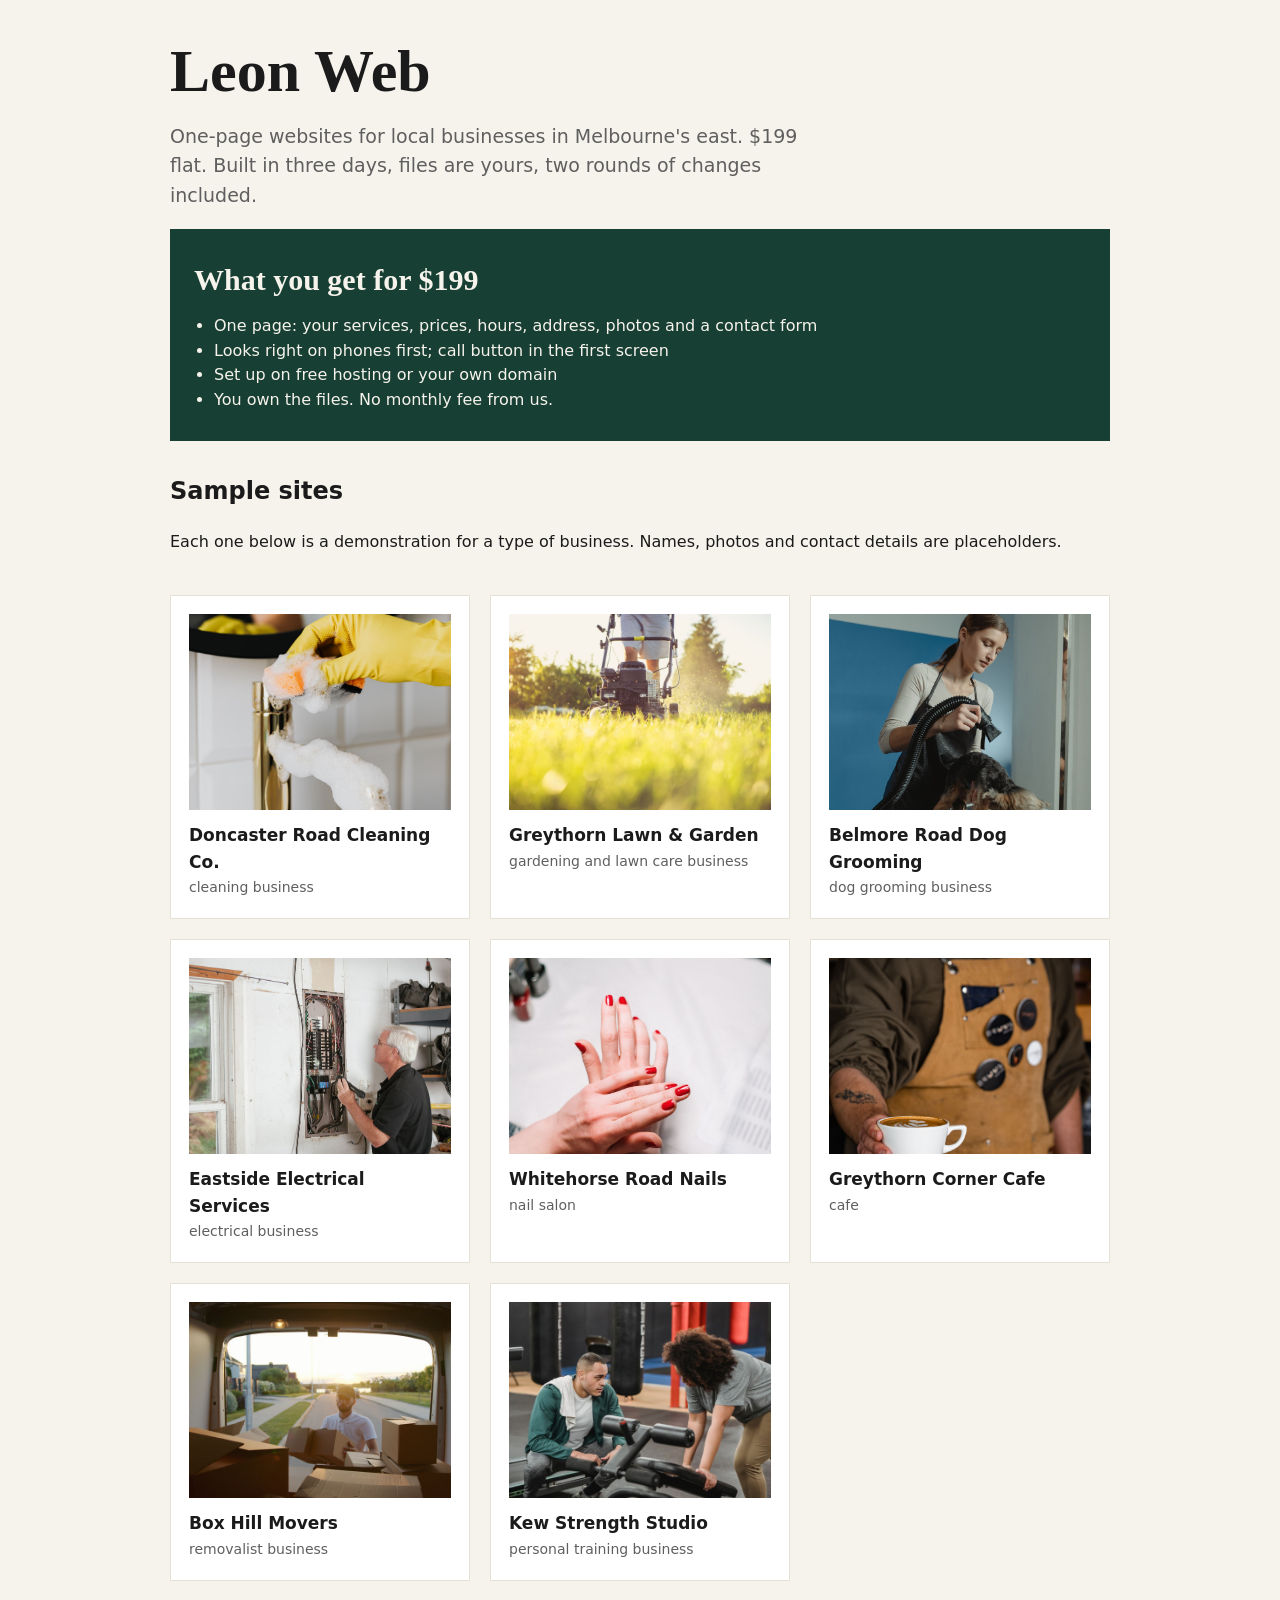
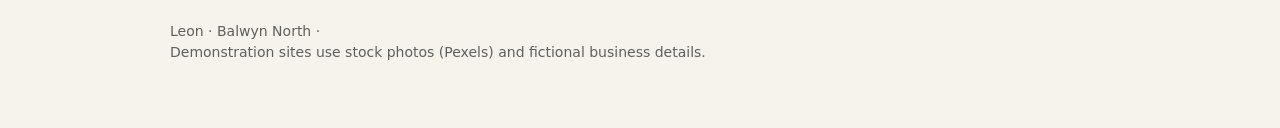
==== index.html @ eaf60b53 "portfolio 2026-10-11 19:46" ====
<!doctype html>
<html lang="en"><head><meta charset="utf-8"><meta name="viewport" content="width=device-width, initial-scale=1">
<title>Leon Web — one-page websites for local businesses</title>
<style>
:root{--ink:#1b1b1b;--muted:#5f5f5f;--bg:#f6f3ec;--accent:#173f33}
*{box-sizing:border-box}body{margin:0;font-family:Manrope,system-ui,sans-serif;color:var(--ink);background:var(--bg);line-height:1.55}
.wrap{max-width:980px;margin:0 auto;padding:40px 20px 64px}h1{font-family:Fraunces,Georgia,serif;font-size:clamp(34px,6vw,60px);line-height:1.05;margin:0 0 16px}
p.lead{font-size:19px;max-width:640px;color:var(--muted)}.grid{display:grid;grid-template-columns:repeat(auto-fill,minmax(260px,1fr));gap:20px;margin:40px 0}
a.card{display:block;background:#fff;border:1px solid #e6e1d6;padding:18px;text-decoration:none;color:inherit}a.card:hover{border-color:var(--accent)}
a.card img{width:100%;aspect-ratio:4/3;object-fit:cover;display:block;margin-bottom:12px;background:#ddd}a.card b{display:block;font-size:17px}a.card span{color:var(--muted);font-size:14px}
.offer{background:var(--accent);color:#f6f3ec;padding:28px 24px;margin:16px 0 32px}.offer h2{margin:0 0 10px;font-family:Fraunces,Georgia,serif;font-size:30px}
.offer ul{margin:0;padding-left:20px}footer{color:var(--muted);font-size:14px;margin-top:40px}a{color:var(--accent)}
</style></head><body><div class="wrap">
<h1>Leon Web</h1>
<p class="lead">One-page websites for local businesses in Melbourne's east. $199 flat. Built in three days, files are yours, two rounds of changes included.</p>
<div class="offer"><h2>What you get for $199</h2><ul><li>One page: your services, prices, hours, address, photos and a contact form</li><li>Looks right on phones first; call button in the first screen</li><li>Set up on free hosting or your own domain</li><li>You own the files. No monthly fee from us.</li></ul></div>
<h2>Sample sites</h2><p>Each one below is a demonstration for a type of business. Names, photos and contact details are placeholders.</p>
<div class="grid"><a class="card" href="demos/cleaning/"><img src="demos/cleaning/images/hero.jpg" alt="Doncaster Road Cleaning Co."><b>Doncaster Road Cleaning Co.</b><span>cleaning business</span></a>
<a class="card" href="demos/gardening/"><img src="demos/gardening/images/hero.jpg" alt="Greythorn Lawn &amp; Garden"><b>Greythorn Lawn &amp; Garden</b><span>gardening and lawn care business</span></a>
<a class="card" href="demos/dog_grooming/"><img src="demos/dog_grooming/images/hero.jpg" alt="Belmore Road Dog Grooming"><b>Belmore Road Dog Grooming</b><span>dog grooming business</span></a>
<a class="card" href="demos/electrician/"><img src="demos/electrician/images/hero.jpg" alt="Eastside Electrical Services"><b>Eastside Electrical Services</b><span>electrical business</span></a>
<a class="card" href="demos/nail_salon/"><img src="demos/nail_salon/images/hero.jpg" alt="Whitehorse Road Nails"><b>Whitehorse Road Nails</b><span>nail salon</span></a>
<a class="card" href="demos/cafe/"><img src="demos/cafe/images/hero.jpg" alt="Greythorn Corner Cafe"><b>Greythorn Corner Cafe</b><span>cafe</span></a>
<a class="card" href="demos/removalist/"><img src="demos/removalist/images/hero.jpg" alt="Box Hill Movers"><b>Box Hill Movers</b><span>removalist business</span></a>
<a class="card" href="demos/personal_trainer/"><img src="demos/personal_trainer/images/hero.jpg" alt="Kew Strength Studio"><b>Kew Strength Studio</b><span>personal training business</span></a></div>
<footer>Leon · Balwyn North · <a href="mailto:"></a><br>Demonstration sites use stock photos (Pexels) and fictional business details.</footer>
</div></body></html>
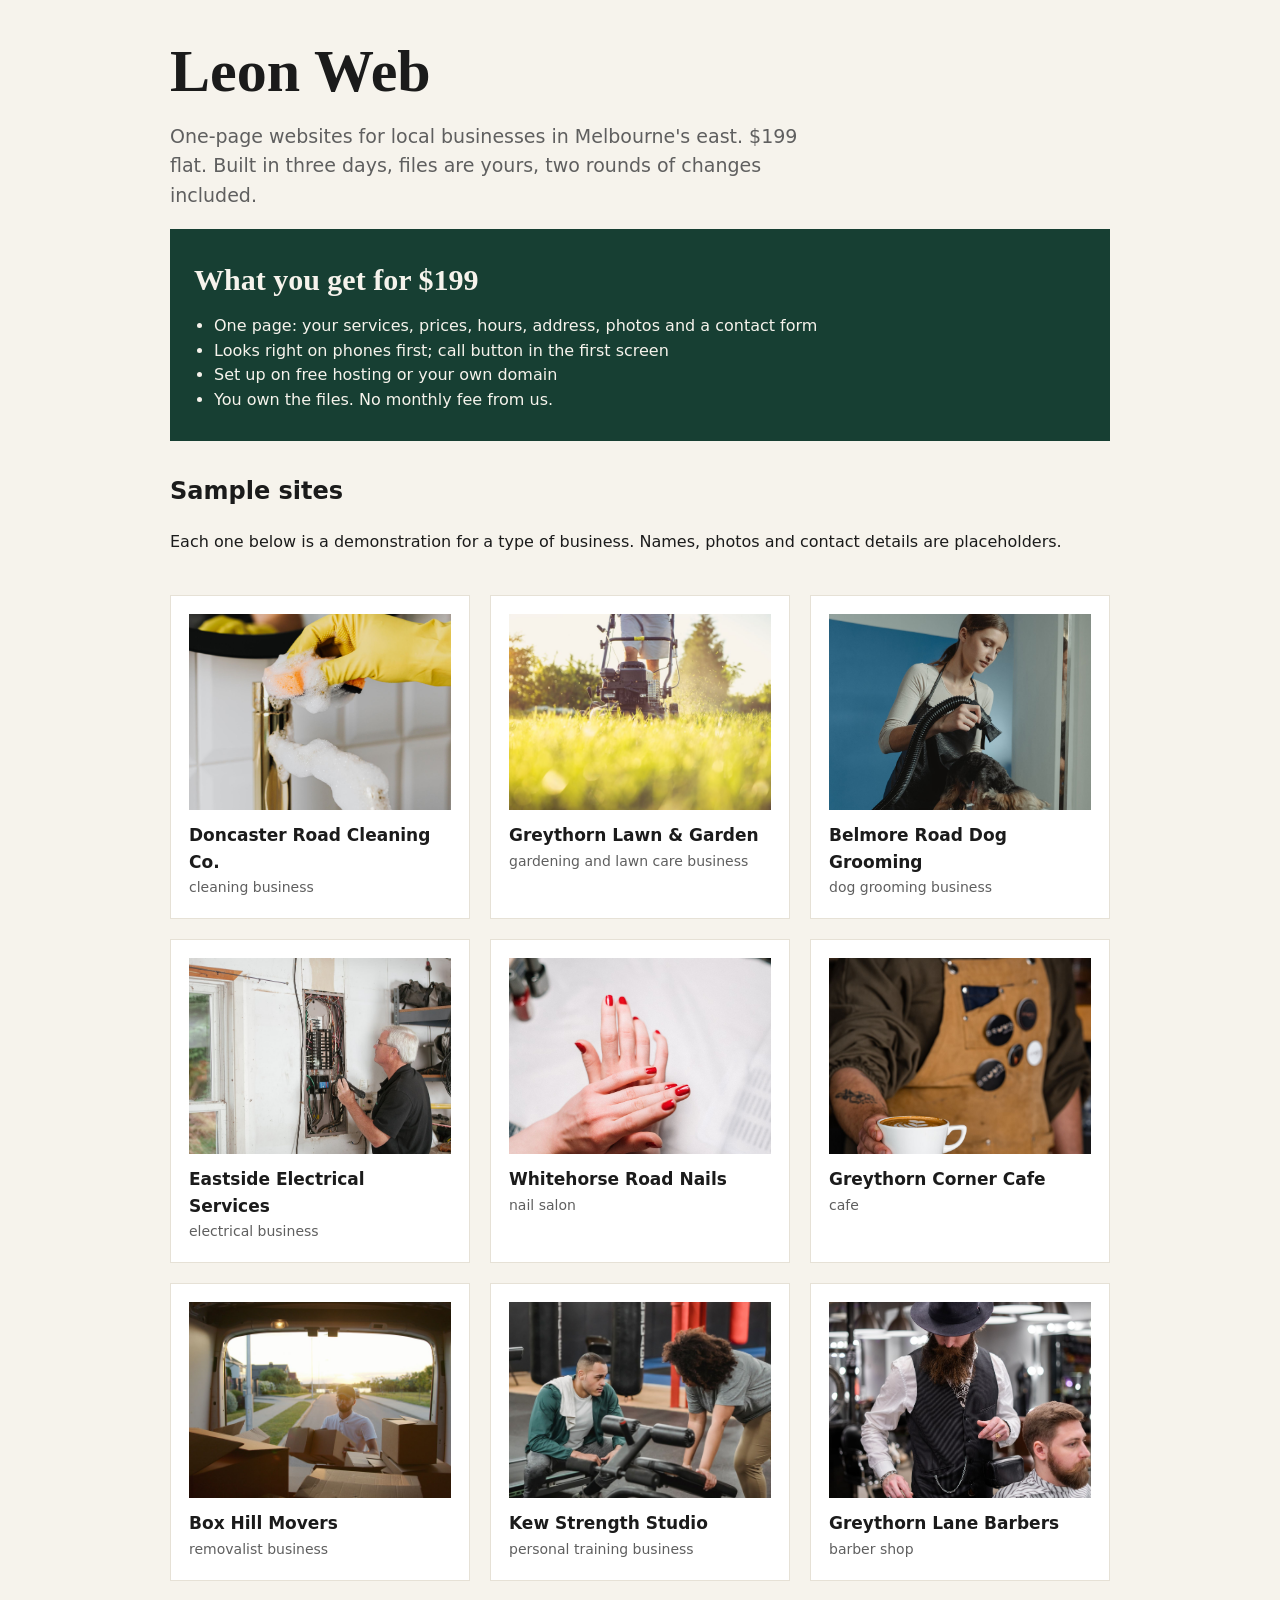
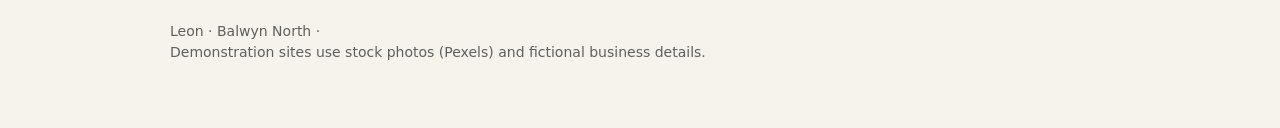
==== commit 488436c4: "portfolio 2026-10-11 19:48" ====
--- a/index.html
+++ b/index.html
@@ -22,6 +22,7 @@
 <a class="card" href="demos/nail_salon/"><img src="demos/nail_salon/images/hero.jpg" alt="Whitehorse Road Nails"><b>Whitehorse Road Nails</b><span>nail salon</span></a>
 <a class="card" href="demos/cafe/"><img src="demos/cafe/images/hero.jpg" alt="Greythorn Corner Cafe"><b>Greythorn Corner Cafe</b><span>cafe</span></a>
 <a class="card" href="demos/removalist/"><img src="demos/removalist/images/hero.jpg" alt="Box Hill Movers"><b>Box Hill Movers</b><span>removalist business</span></a>
-<a class="card" href="demos/personal_trainer/"><img src="demos/personal_trainer/images/hero.jpg" alt="Kew Strength Studio"><b>Kew Strength Studio</b><span>personal training business</span></a></div>
+<a class="card" href="demos/personal_trainer/"><img src="demos/personal_trainer/images/hero.jpg" alt="Kew Strength Studio"><b>Kew Strength Studio</b><span>personal training business</span></a>
+<a class="card" href="demos/barber/"><img src="demos/barber/images/hero.jpg" alt="Greythorn Lane Barbers"><b>Greythorn Lane Barbers</b><span>barber shop</span></a></div>
 <footer>Leon · Balwyn North · <a href="mailto:"></a><br>Demonstration sites use stock photos (Pexels) and fictional business details.</footer>
 </div></body></html>
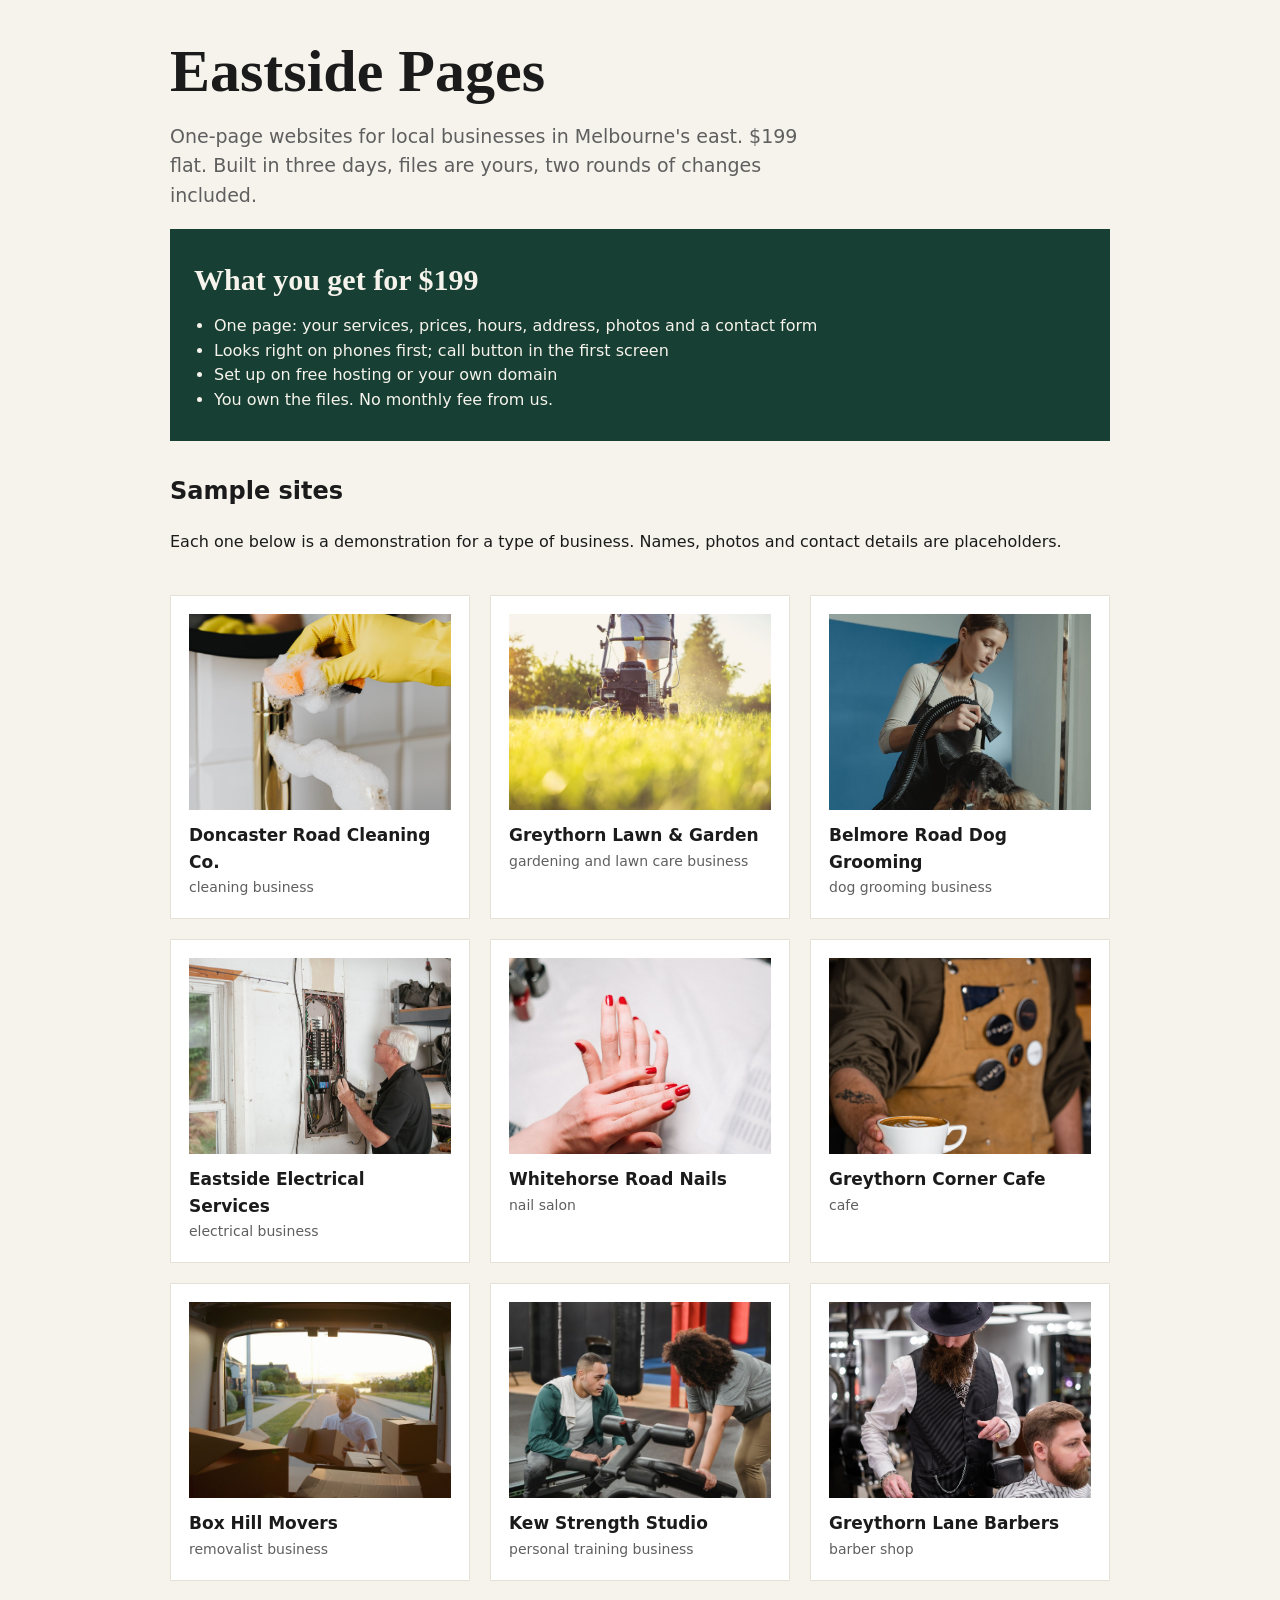
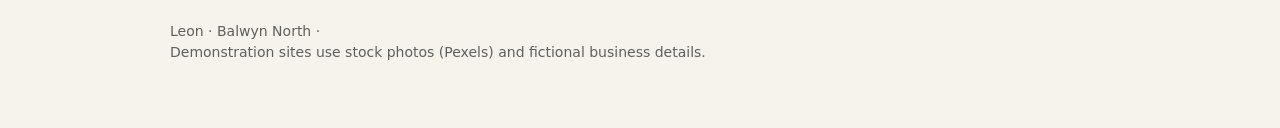
==== commit 2325cbb3: "portfolio 2026-10-11 19:58" ====
--- a/index.html
+++ b/index.html
@@ -1,6 +1,6 @@
 <!doctype html>
 <html lang="en"><head><meta charset="utf-8"><meta name="viewport" content="width=device-width, initial-scale=1">
-<title>Leon Web — one-page websites for local businesses</title>
+<title>Eastside Pages — one-page websites for local businesses</title>
 <style>
 :root{--ink:#1b1b1b;--muted:#5f5f5f;--bg:#f6f3ec;--accent:#173f33}
 *{box-sizing:border-box}body{margin:0;font-family:Manrope,system-ui,sans-serif;color:var(--ink);background:var(--bg);line-height:1.55}
@@ -11,7 +11,7 @@
 .offer{background:var(--accent);color:#f6f3ec;padding:28px 24px;margin:16px 0 32px}.offer h2{margin:0 0 10px;font-family:Fraunces,Georgia,serif;font-size:30px}
 .offer ul{margin:0;padding-left:20px}footer{color:var(--muted);font-size:14px;margin-top:40px}a{color:var(--accent)}
 </style></head><body><div class="wrap">
-<h1>Leon Web</h1>
+<h1>Eastside Pages</h1>
 <p class="lead">One-page websites for local businesses in Melbourne's east. $199 flat. Built in three days, files are yours, two rounds of changes included.</p>
 <div class="offer"><h2>What you get for $199</h2><ul><li>One page: your services, prices, hours, address, photos and a contact form</li><li>Looks right on phones first; call button in the first screen</li><li>Set up on free hosting or your own domain</li><li>You own the files. No monthly fee from us.</li></ul></div>
 <h2>Sample sites</h2><p>Each one below is a demonstration for a type of business. Names, photos and contact details are placeholders.</p>
